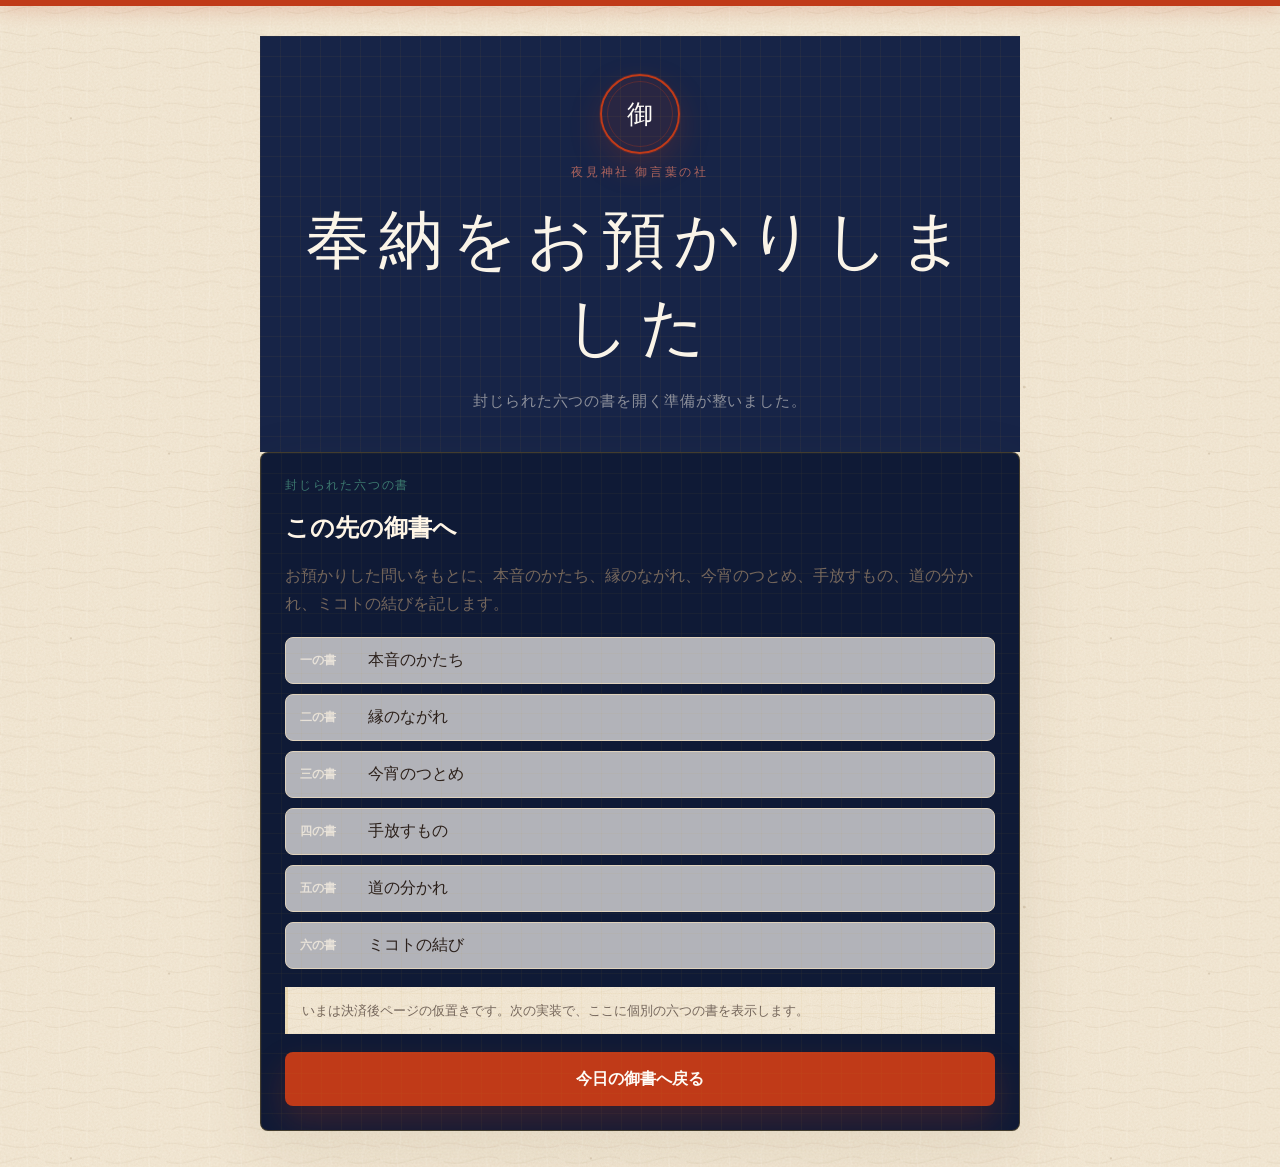
==== thank-you.html @ 3bb4588b "Initial commit: ミコトからの手紙" ====
<!doctype html>
<html lang="ja">
  <head>
    <meta charset="utf-8" />
    <meta name="viewport" content="width=device-width, initial-scale=1" />
    <title>奉納をお預かりしました | ミコトからの手紙</title>
    <link rel="stylesheet" href="./styles.css" />
  </head>
  <body>
    <div class="shrine-bar" aria-hidden="true"></div>
    <main class="shell">
      <section class="hero shrine-hero">
        <div class="emblem-circle" aria-hidden="true">御</div>
        <p class="eyebrow">夜見神社 御言葉の社</p>
        <h1 class="app-title">奉納をお預かりしました</h1>
        <p class="lead lead-text">
          封じられた六つの書を開く準備が整いました。
        </p>
      </section>

      <section class="premium sealed-books thank-you-panel">
        <p class="eyebrow">封じられた六つの書</p>
        <h2>この先の御書へ</h2>
        <p>
          お預かりした問いをもとに、本音のかたち、縁のながれ、今宵のつとめ、手放すもの、道の分かれ、ミコトの結びを記します。
        </p>
        <ul class="unlock-list">
          <li><span>一の書</span> 本音のかたち</li>
          <li><span>二の書</span> 縁のながれ</li>
          <li><span>三の書</span> 今宵のつとめ</li>
          <li><span>四の書</span> 手放すもの</li>
          <li><span>五の書</span> 道の分かれ</li>
          <li><span>六の書</span> ミコトの結び</li>
        </ul>
        <p class="care-note">
          いまは決済後ページの仮置きです。次の実装で、ここに個別の六つの書を表示します。
        </p>
        <a class="return-link" href="./index.html">今日の御書へ戻る</a>
      </section>
    </main>
  </body>
</html>
---- styles.css ----
:root {
  color-scheme: light;
  --washi: #f2ede3;
  --washi-dark: #e8e0d0;
  --ink: #2a1f1a;
  --ink-light: #4a3c35;
  --vermillion: #c03a18;      /* 朱色 — torii red */
  --vermillion-soft: #d44e2a;
  --gold: #c4941c;            /* 金 */
  --gold-light: #d8a820;
  --dark-bg: #172447;         /* 深藍 — shrine interior */
  --indigo: #172447;
  --sealed: #0f1a36;
  --bg: #faf4e8;              /* 和紙 */
  --panel: #fefcf7;
  --text: var(--ink);
  --muted: #74665c;
  --line: #dfd2bd;
  --teal: #3d7a70;
  --rose: var(--vermillion);
}

* {
  box-sizing: border-box;
}

body {
  margin: 0;
  min-height: 100vh;
  font-family: "Hiragino Mincho ProN", "Yu Mincho", "YuMincho", "Noto Serif JP", serif;
  background:
    url("./assets/washi-texture.svg") center top / 520px auto repeat,
    radial-gradient(circle at 20% 10%, rgba(121, 199, 189, 0.22), transparent 32rem),
    radial-gradient(circle at 85% 20%, rgba(215, 180, 106, 0.28), transparent 28rem),
    linear-gradient(180deg, #fff9ef, #fbf1e7 52%, #f7f2e7),
    var(--bg);
  color: var(--text);
}

.shrine-bar {
  position: fixed;
  z-index: 20;
  top: 0;
  left: 0;
  width: 100%;
  height: 6px;
  background: var(--vermillion);
  box-shadow: 0 2px 18px rgba(192, 58, 24, 0.45);
}

.shell {
  width: min(760px, calc(100% - 32px));
  margin: 0 auto;
  padding: 36px 0;
}

.hero {
  padding: 22px 0 26px;
}

.shrine-hero {
  display: grid;
  justify-items: center;
  gap: 10px;
  padding: 38px 24px 36px;
  text-align: center;
  background: var(--dark-bg);
  position: relative;
  overflow: hidden;
}

/* 格子紋様 — subtle shrine grid overlay */
.shrine-hero::before {
  content: "";
  position: absolute;
  inset: 0;
  background-image:
    linear-gradient(rgba(196, 148, 28, .06) 1px, transparent 1px),
    linear-gradient(90deg, rgba(196, 148, 28, .06) 1px, transparent 1px);
  background-size: 20px 20px;
  pointer-events: none;
}

.emblem-circle {
  display: grid;
  place-items: center;
  width: 80px;
  aspect-ratio: 1;
  border-radius: 50%;
  border: 2px solid var(--vermillion);
  background: rgba(192, 58, 24, .1);
  color: #fefcf7;
  font-size: 26px;
  font-weight: 300;
  position: relative;
  box-shadow: 0 0 0 1px rgba(192, 58, 24, .2), 0 12px 32px rgba(192, 58, 24, .22);
}

.emblem-circle::before {
  content: "";
  position: absolute;
  inset: 5px;
  border-radius: 50%;
  border: .5px solid rgba(192, 58, 24, .3);
}

.brand {
  display: flex;
  gap: 14px;
  align-items: center;
}

.mark {
  display: grid;
  place-items: center;
  width: 54px;
  aspect-ratio: 1;
  border: 1px solid var(--gold);
  color: var(--gold);
  font-weight: 800;
}

.eyebrow {
  margin: 0 0 6px;
  color: rgba(220, 120, 100, .75);  /* 淡朱色 on dark header */
  font-size: 12px;
  letter-spacing: .22em;
  position: relative;
}

h1,
h2,
p {
  margin-top: 0;
}

h1 {
  margin-bottom: 0;
  font-size: clamp(34px, 7vw, 64px);
}

.app-title {
  color: #faf4e8;
  font-size: clamp(36px, 7vw, 64px);
  font-weight: 300;
  letter-spacing: .14em;
  position: relative;
}

.lead {
  margin: 14px 0 0;
  color: rgba(250, 244, 232, .55);
  font-size: 15px;
  line-height: 1.9;
  position: relative;
}

.lead-text {
  max-width: 640px;
  margin-top: 6px;
  color: rgba(250, 244, 232, .52);
  font-weight: 400;
  letter-spacing: .06em;
}

.panel,
.result-card,
.offer,
.premium,
.loading {
  border: 1px solid var(--line);
  background:
    url("./assets/washi-texture.svg") center / 420px auto repeat,
    rgba(255, 253, 248, 0.9);
  border-radius: 8px;
  box-shadow: 0 18px 60px rgba(110, 88, 62, 0.1);
}

.panel {
  padding: 22px;
}

.shrine-panel {
  position: relative;
  padding: 28px;
  border-top: 3px solid var(--vermillion) !important;
  background:
    url("./assets/washi-texture.svg") center / 430px auto repeat,
    rgba(255, 252, 244, 0.9);
}

.shrine-panel::before {
  content: "";
  position: absolute;
  inset: 12px;
  border: 1px solid rgba(192, 58, 24, .1);
  border-radius: 6px;
  pointer-events: none;
}

form {
  display: grid;
  gap: 18px;
}

.entry-paid-note {
  display: grid;
  grid-template-columns: 1fr 1fr;
  gap: 10px;
  padding: 14px;
  border: 1px solid rgba(185, 135, 47, 0.34);
  border-radius: 8px;
  background:
    url("./assets/washi-texture.svg") center / 320px auto repeat,
    rgba(255, 249, 232, 0.82);
}

.entry-paid-note div {
  display: grid;
  gap: 4px;
  padding: 10px;
  border: 1px solid rgba(234, 220, 204, 0.8);
  border-radius: 8px;
  background: rgba(255, 253, 248, 0.72);
}

.entry-paid-note span {
  color: var(--rose);
  font-size: 12px;
  font-weight: 900;
}

.entry-paid-note strong {
  color: var(--text);
  font-size: 15px;
  line-height: 1.5;
}

.entry-paid-note p {
  grid-column: 1 / -1;
  margin: 0;
  color: var(--muted);
  font-size: 13px;
  line-height: 1.7;
}

.premium-form {
  gap: 14px;
  padding: 16px;
  border: 1px solid var(--line);
  border-radius: 8px;
  background: rgba(255, 248, 239, 0.62);
}

label {
  display: grid;
  gap: 8px;
  color: var(--muted);
  font-size: 14px;
}

.hint {
  color: #7f878d;
  font-size: 12px;
  line-height: 1.6;
}

input,
select,
textarea,
button {
  width: 100%;
  border-radius: 8px;
  border: 1px solid var(--line);
  font: inherit;
}

input,
select,
textarea {
  padding: 13px 14px;
  background: #fffaf4;
  color: var(--text);
}

textarea {
  resize: vertical;
}

.date-row {
  display: grid;
  grid-template-columns: 1.2fr 1fr 1fr;
  gap: 8px;
}

button {
  min-height: 48px;
  border: 0;
  background: var(--gold);
  color: #fffdf8;
  font-weight: 800;
  cursor: pointer;
}

button.is-pending {
  background: #f1d7dd;
  color: #7b3543;
}

.grid {
  display: grid;
  grid-template-columns: 1fr 1fr;
  gap: 14px;
}

.grid.single {
  grid-template-columns: 1fr;
}

.hidden {
  display: none;
}

.result {
  display: grid;
  gap: 14px;
  animation: riseIn 420ms ease both;
}

.result.hidden {
  display: none;
}

.loading {
  position: relative;
  display: grid;
  place-items: center;
  gap: 16px;
  min-height: 360px;
  padding: 28px;
  text-align: center;
  overflow: hidden;
}

.loading.hidden {
  display: none;
}

.mikoto-scene {
  position: relative;
  z-index: 2;
  display: grid;
  justify-items: center;
  gap: 18px;
  width: min(100%, 420px);
  animation: summonIn 620ms ease both, sceneDissolve 2.8s ease-in-out both;
}

.mikoto-chibi {
  position: relative;
  width: 154px;
  height: 210px;
  margin-top: 8px;
  animation: chibiFloat 2s ease-in-out infinite;
}

.mikoto-chibi span {
  position: absolute;
  display: block;
}

.chibi-hair {
  left: 24px;
  top: 8px;
  width: 106px;
  height: 106px;
  border-radius: 48% 48% 44% 44%;
  background: #21171d;
  box-shadow: 0 0 34px rgba(121, 199, 189, 0.22);
}

.chibi-face {
  left: 38px;
  top: 38px;
  width: 78px;
  height: 72px;
  border-radius: 48% 48% 46% 46%;
  background: #f1d7ca;
}

.chibi-face::before,
.chibi-face::after {
  content: "";
  position: absolute;
  top: 34px;
  width: 7px;
  height: 10px;
  border-radius: 999px;
  background: #30242a;
  animation: blink 3.6s infinite;
}

.chibi-face::before {
  left: 21px;
}

.chibi-face::after {
  right: 21px;
}

.chibi-bang {
  top: 22px;
  width: 38px;
  height: 56px;
  border-radius: 30px 30px 34px 34px;
  background: #21171d;
}

.chibi-bang.left {
  left: 38px;
  transform: rotate(18deg);
}

.chibi-bang.right {
  right: 40px;
  transform: rotate(-18deg);
}

.miko-headpiece {
  left: 36px;
  top: 13px;
  width: 84px;
  height: 24px;
  border-radius: 999px;
  background:
    radial-gradient(circle at 8px 12px, #f4d6df 0 6px, transparent 7px),
    radial-gradient(circle at 24px 8px, #fff4f7 0 6px, transparent 7px),
    radial-gradient(circle at 40px 13px, #eaa0b5 0 6px, transparent 7px),
    radial-gradient(circle at 57px 8px, #fff4f7 0 6px, transparent 7px),
    radial-gradient(circle at 74px 12px, #f4d6df 0 6px, transparent 7px);
  border-bottom: 2px solid rgba(244, 240, 232, 0.85);
  z-index: 5;
}

.miko-headpiece::before,
.miko-headpiece::after {
  content: "";
  position: absolute;
  top: 18px;
  width: 2px;
  height: 24px;
  background: rgba(244, 240, 232, 0.8);
}

.miko-headpiece::before {
  left: 14px;
}

.miko-headpiece::after {
  right: 14px;
}

.miko-cord {
  right: 22px;
  top: 32px;
  width: 34px;
  height: 48px;
  border-right: 3px solid #8d69c2;
  border-bottom: 3px solid #8d69c2;
  border-radius: 0 0 24px 0;
  transform: rotate(-8deg);
  z-index: 4;
}

.miko-cord::before,
.miko-cord::after {
  content: "";
  position: absolute;
  top: -14px;
  width: 28px;
  height: 16px;
  border-radius: 999px 999px 999px 4px;
  background: #8d69c2;
}

.miko-cord::before {
  right: 4px;
  transform: rotate(-28deg);
}

.miko-cord::after {
  right: -16px;
  transform: rotate(32deg);
}

.chibi-body {
  left: 27px;
  top: 104px;
  width: 100px;
  height: 92px;
  border: 1px solid rgba(215, 180, 106, 0.42);
  border-radius: 42px 42px 18px 18px;
  background:
    linear-gradient(120deg, transparent 45%, rgba(215, 180, 106, 0.55) 46%, transparent 50%),
    linear-gradient(240deg, transparent 45%, rgba(121, 199, 189, 0.5) 46%, transparent 50%),
    #2a2d31;
}

.chibi-body::before,
.chibi-body::after {
  content: "";
  position: absolute;
  top: 26px;
  width: 25px;
  height: 48px;
  border-radius: 999px;
  background: #2a2d31;
  border: 1px solid rgba(215, 180, 106, 0.28);
  z-index: 2;
}

.chibi-body::before {
  left: 18px;
  transform: rotate(-46deg);
}

.chibi-body::after {
  right: 18px;
  transform: rotate(46deg);
}

.crystal {
  left: 61px;
  top: 140px;
  width: 32px;
  height: 32px;
  border-radius: 999px;
  background:
    radial-gradient(circle at 34% 28%, rgba(255, 255, 255, 0.95), transparent 7px),
    radial-gradient(circle at 52% 58%, rgba(121, 199, 189, 0.8), rgba(121, 199, 189, 0.2) 62%, rgba(215, 180, 106, 0.18));
  border: 1px solid rgba(244, 240, 232, 0.55);
  box-shadow:
    0 0 18px rgba(121, 199, 189, 0.75),
    0 0 34px rgba(215, 180, 106, 0.28);
  z-index: 3;
  animation: crystalBuild 2.8s ease-in-out both;
}

.crystal::after {
  content: "";
  position: absolute;
  inset: -12px;
  border-radius: inherit;
  border: 1px solid rgba(121, 199, 189, 0.22);
  animation: crystalRingBuild 2.8s ease-in-out both;
}

.flash {
  position: absolute;
  left: 50%;
  top: 42%;
  z-index: 1;
  width: 44px;
  aspect-ratio: 1;
  border-radius: 999px;
  background:
    radial-gradient(circle, rgba(255, 255, 255, 1) 0%, rgba(242, 255, 252, 0.94) 28%, rgba(215, 248, 242, 0.72) 48%, rgba(215, 180, 106, 0.18) 62%, transparent 78%);
  transform: translate(-50%, -50%) scale(0.2);
  opacity: 0;
  pointer-events: none;
  animation: screenFlash 2.8s ease-in-out both;
}

.speech {
  width: 100%;
  padding: 16px;
  border: 1px solid rgba(215, 180, 106, 0.5);
  border-radius: 8px;
  background: rgba(255, 253, 248, 0.88);
  text-align: left;
  animation: textIn 500ms ease 280ms both;
}

.speech span {
  display: block;
  margin-bottom: 6px;
  color: var(--gold);
  font-size: 12px;
  font-weight: 800;
}

.speech p {
  margin: 0;
  color: var(--text);
  line-height: 1.7;
}

@keyframes chibiFloat {
  0%,
  100% {
    transform: translateY(0);
  }
  50% {
    transform: translateY(-6px);
  }
}

@keyframes blink {
  0%,
  92%,
  100% {
    transform: scaleY(1);
  }
  95% {
    transform: scaleY(0.15);
  }
}

@keyframes crystalBuild {
  0% {
    transform: scale(0.94);
    filter: brightness(0.95);
  }
  45% {
    transform: scale(1.08);
    filter: brightness(1.25);
  }
  78% {
    transform: scale(1.22);
    filter: brightness(1.85);
    box-shadow:
      0 0 30px rgba(121, 199, 189, 0.95),
      0 0 68px rgba(215, 180, 106, 0.58);
  }
  100% {
    transform: scale(1.08);
    filter: brightness(1.35);
  }
}

@keyframes crystalRingBuild {
  0% {
    transform: scale(0.72);
    opacity: 0;
  }
  35% {
    opacity: 0.8;
  }
  72% {
    transform: scale(1.24);
    opacity: 0;
  }
  100% {
    transform: scale(1.55);
    opacity: 0;
  }
}

@keyframes screenFlash {
  0%,
  58% {
    opacity: 0;
    transform: translate(-50%, -50%) scale(0.2);
  }
  76% {
    opacity: 0.96;
    transform: translate(-50%, -50%) scale(18);
  }
  88% {
    opacity: 0.82;
    transform: translate(-50%, -50%) scale(26);
  }
  100% {
    opacity: 0;
    transform: translate(-50%, -50%) scale(30);
  }
}

@keyframes sceneDissolve {
  0%,
  70% {
    filter: brightness(1);
    opacity: 1;
    transform: translateY(0) scale(1);
  }
  86% {
    filter: brightness(2.1);
    opacity: 1;
    transform: translateY(-2px) scale(1.03);
  }
  100% {
    filter: brightness(2.8) blur(1px);
    opacity: 0;
    transform: translateY(-6px) scale(1.08);
  }
}

@keyframes summonIn {
  from {
    transform: translateY(18px) scale(0.96);
    opacity: 0;
  }
  to {
    transform: translateY(0) scale(1);
    opacity: 1;
  }
}

@keyframes textIn {
  from {
    transform: translateY(8px);
    opacity: 0;
  }
  to {
    transform: translateY(0);
    opacity: 1;
  }
}

@keyframes riseIn {
  from {
    transform: translateY(10px);
    opacity: 0;
  }
  to {
    transform: translateY(0);
    opacity: 1;
  }
}

.result-card {
  position: relative;
  padding: 24px;
  border-color: rgba(185, 135, 47, 0.36);
  background:
    linear-gradient(90deg, rgba(185, 135, 47, 0.12), transparent 10px, transparent calc(100% - 10px), rgba(185, 135, 47, 0.08)),
    url("./assets/washi-texture.svg") center / 420px auto repeat,
    rgba(255, 253, 248, 0.94);
}

.result-card::before {
  content: "";
  position: absolute;
  inset: 10px;
  border: 1px solid rgba(185, 135, 47, 0.18);
  border-radius: 6px;
  pointer-events: none;
}

.result-card h2 {
  margin-bottom: 16px;
  font-size: clamp(26px, 5vw, 44px);
}

.summary,
.advice,
.focus {
  color: var(--text);
  line-height: 1.9;
}

.focus {
  padding: 12px 14px;
  border-left: 3px solid var(--teal);
  background: rgba(121, 199, 189, 0.08);
  color: #2e6f69;
}

.astro-summary {
  position: relative;
  display: grid;
  gap: 16px;
  margin: 16px 0;
  padding: 18px;
  border: 1px solid rgba(215, 180, 106, 0.52);
  border-radius: 8px;
  background:
    radial-gradient(circle at 18% 12%, rgba(215, 180, 106, 0.28), transparent 90px),
    radial-gradient(circle at 88% 10%, rgba(167, 139, 250, 0.24), transparent 96px),
    linear-gradient(135deg, rgba(255, 247, 231, 0.94), rgba(245, 255, 252, 0.92)),
    rgba(255, 253, 248, 0.82);
  overflow: hidden;
}

.astro-summary::before {
  content: "✦ ･ ｡ ✧ ･";
  position: absolute;
  right: 14px;
  top: 10px;
  color: rgba(185, 135, 47, 0.32);
  font-size: 22px;
  pointer-events: none;
}

.compat-hero {
  position: relative;
  display: grid;
  justify-items: center;
  gap: 14px;
  padding: 8px 0 12px;
}

.summary-main {
  display: grid;
  gap: 6px;
  justify-items: center;
  text-align: center;
}

.summary-main span,
.summary-grid span {
  color: var(--muted);
  font-size: 12px;
  font-weight: 800;
}

.summary-main strong {
  color: var(--gold);
  font-size: 24px;
  line-height: 1.35;
}

.score-ring {
  display: grid;
  place-items: center;
  width: 154px;
  aspect-ratio: 1;
  border-radius: 999px;
  background:
    radial-gradient(circle, #fffdf8 0 55%, transparent 56%),
    conic-gradient(var(--rose) var(--score-angle, 0deg), rgba(234, 220, 204, 0.85) 0deg);
  box-shadow:
    0 12px 34px rgba(201, 111, 125, 0.18),
    inset 0 0 0 1px rgba(255, 253, 248, 0.8);
}

.score-ring span {
  color: var(--muted);
  font-size: 12px;
  font-weight: 800;
}

.score-ring strong {
  color: var(--rose);
  font-size: 40px;
  line-height: 1;
}

.pair-orbit {
  display: grid;
  grid-template-columns: 1fr auto 1fr;
  align-items: center;
  gap: 10px;
  width: 100%;
}

.pair-orbit div {
  display: grid;
  place-items: center;
  min-height: 78px;
  padding: 12px;
  border: 1px solid rgba(185, 135, 47, 0.24);
  border-radius: 8px;
  background: rgba(255, 253, 248, 0.72);
}

.pair-orbit span {
  color: var(--muted);
  font-size: 12px;
  font-weight: 800;
}

.pair-orbit strong {
  color: var(--teal);
  font-size: 20px;
}

.pair-orbit i {
  color: var(--gold);
  font-style: normal;
  font-weight: 900;
}

.summary-grid {
  display: grid;
  grid-template-columns: repeat(2, 1fr);
  gap: 12px;
}

.summary-tile {
  display: grid;
  place-items: center;
  gap: 7px;
  min-height: 118px;
  padding: 14px 10px;
  border: 1px solid rgba(244, 240, 232, 0.12);
  border-radius: 8px;
  background: rgba(255, 253, 248, 0.74);
  text-align: center;
}

.summary-tile.wide {
  grid-column: 1 / -1;
  min-height: 104px;
}

.summary-tile b,
.summary-tile i {
  display: grid;
  place-items: center;
  width: 44px;
  aspect-ratio: 1;
  border-radius: 999px;
  background: rgba(215, 180, 106, 0.16);
  color: var(--gold);
  font-size: 24px;
  font-style: normal;
  box-shadow: 0 0 24px rgba(215, 180, 106, 0.16);
}

.food-visual {
  position: relative;
  width: 64px;
  height: 48px;
}

.food-visual::before {
  content: "";
  position: absolute;
  left: 8px;
  right: 8px;
  bottom: 4px;
  height: 25px;
  border-radius: 8px 8px 24px 24px;
  background: #fffdf8;
  border: 2px solid rgba(185, 135, 47, 0.45);
  box-shadow: inset 0 -7px 0 rgba(215, 180, 106, 0.18);
}

.food-visual::after {
  content: "";
  position: absolute;
  left: 21px;
  top: 3px;
  width: 22px;
  height: 22px;
  border-radius: 999px;
  opacity: 0.9;
}

.food-soup::after {
  border-top: 3px solid rgba(201, 111, 125, 0.75);
  border-left: 3px solid transparent;
  border-right: 3px solid transparent;
  box-shadow: 10px 4px 0 -7px rgba(201, 111, 125, 0.7), -10px 5px 0 -7px rgba(201, 111, 125, 0.7);
}

.food-noodle::after {
  width: 34px;
  left: 15px;
  background: repeating-linear-gradient(90deg, transparent 0 5px, #d7b46a 6px 8px);
}

.food-sweets::after {
  background: #d7b46a;
  box-shadow: 12px 6px 0 -2px #c96f7d, -13px 7px 0 -3px #b9872f;
}

.food-rice::after {
  left: 19px;
  width: 26px;
  height: 16px;
  background: #fff;
  box-shadow: 0 8px 0 -4px rgba(215, 180, 106, 0.2);
}

.food-citrus::after {
  background: #f2b84b;
  box-shadow: inset 0 0 0 3px rgba(255, 253, 248, 0.75);
}

.food-small::after {
  background: #79c7bd;
  clip-path: polygon(50% 0, 100% 50%, 50% 100%, 0 50%);
}

.phase-visual {
  width: 50px;
  aspect-ratio: 1;
  border-radius: 999px;
  background: var(--phase-color, #79c7bd);
  border: 3px solid rgba(255, 253, 248, 0.9);
  box-shadow:
    0 0 0 1px rgba(185, 135, 47, 0.18),
    0 12px 26px rgba(83, 58, 38, 0.12);
}

.compass-visual {
  position: relative;
  width: 54px;
  aspect-ratio: 1;
  border-radius: 999px;
  border: 2px solid rgba(185, 135, 47, 0.42);
  background:
    radial-gradient(circle, rgba(255, 253, 248, 0.94) 0 34%, transparent 35%),
    conic-gradient(from 45deg, rgba(215, 180, 106, 0.22), rgba(121, 199, 189, 0.18), rgba(215, 180, 106, 0.22));
}

.compass-visual::before {
  content: "N";
  position: absolute;
  left: 50%;
  top: 3px;
  transform: translateX(-50%);
  color: var(--rose);
  font-size: 10px;
  font-weight: 900;
}

.compass-needle {
  display: block;
  position: absolute;
  left: calc(50% - 4px);
  top: 8px;
  width: 8px;
  height: 22px;
  border-radius: 999px 999px 2px 2px;
  background: var(--rose);
  transform-origin: 50% 19px;
  transform: rotate(var(--direction-angle, 0deg));
  box-shadow: 0 8px 0 rgba(63, 146, 137, 0.7);
}

.caution-tile {
  background: rgba(255, 243, 238, 0.82);
  border-color: rgba(201, 111, 125, 0.22);
}

.summary-tile i {
  border: 2px solid rgba(244, 240, 232, 0.72);
}

.summary-grid strong {
  color: var(--text);
  font-size: 16px;
  line-height: 1.35;
}

.insight {
  margin: 16px 0;
  padding: 18px;
  border: 1px solid rgba(215, 180, 106, 0.5);
  border-radius: 8px;
  background: rgba(215, 180, 106, 0.08);
}

.insight span {
  display: block;
  margin-bottom: 8px;
  color: var(--gold);
  font-size: 12px;
  font-weight: 800;
}

.insight p {
  margin: 0;
  color: var(--text);
  font-size: 18px;
  line-height: 1.9;
}

.letter {
  position: relative;
  min-height: 330px;
  margin: 16px 0;
  padding: 28px 22px 112px;
  border: 1px solid rgba(185, 135, 47, 0.34);
  border-radius: 8px;
  background:
    linear-gradient(180deg, rgba(255, 252, 246, 0.76), rgba(255, 248, 239, 0.82)),
    url("./assets/washi-texture.svg") center / 360px auto repeat,
    rgba(255, 253, 248, 0.88);
  overflow: hidden;
}

.letter::before {
  content: "";
  position: absolute;
  inset: 12px;
  border: 1px solid rgba(185, 135, 47, 0.16);
  border-radius: 5px;
  pointer-events: none;
}

.letter::after {
  content: "";
  position: absolute;
  right: 18px;
  bottom: 14px;
  width: 174px;
  height: 126px;
  background:
    url("./assets/hanko-yomi.png") 61% 49% / 66px 66px no-repeat,
    url("./assets/goshuin-stamp.svg?v=2") center / contain no-repeat;
  opacity: 0.9;
  mix-blend-mode: multiply;
  pointer-events: none;
}

.letter span {
  position: relative;
  z-index: 1;
  display: block;
  margin-bottom: 10px;
  color: var(--rose);
  font-size: 12px;
  font-weight: 800;
}

.letter p {
  position: relative;
  z-index: 1;
  margin: 0;
  color: var(--text);
  font-size: 17px;
  line-height: 2;
}

.diagnosis-grid {
  display: grid;
  grid-template-columns: 1fr 1fr;
  gap: 10px;
  margin: 16px 0;
}

.diagnosis-grid div {
  padding: 16px;
  border: 1px solid var(--line);
  border-radius: 8px;
  background: rgba(255, 250, 244, 0.68);
}

.diagnosis-grid span {
  display: block;
  margin-bottom: 8px;
  color: var(--rose);
  font-size: 12px;
  font-weight: 800;
}

.diagnosis-grid p {
  margin: 0;
  color: var(--text);
  line-height: 1.8;
}

.next-steps {
  display: grid;
  gap: 10px;
  margin: 18px 0 0;
  padding: 0;
  list-style: none;
}

.next-steps li {
  position: relative;
  padding: 13px 14px 13px 38px;
  border: 1px solid var(--line);
  border-radius: 8px;
  color: var(--text);
  line-height: 1.6;
}

.next-steps li::before {
  content: "→";
  position: absolute;
  left: 14px;
  color: var(--gold);
  font-weight: 800;
}

.single-step {
  margin-top: 18px;
  padding: 16px;
  border: 1px solid rgba(215, 180, 106, 0.55);
  border-radius: 8px;
  background: rgba(215, 180, 106, 0.08);
}

.single-step span {
  display: block;
  margin-bottom: 8px;
  color: var(--gold);
  font-size: 12px;
  font-weight: 800;
}

.single-step p {
  margin: 0;
  color: var(--text);
  font-size: 17px;
  line-height: 1.8;
}

.after-action {
  margin-top: 18px;
  padding: 16px;
  border: 1px solid rgba(121, 199, 189, 0.45);
  border-radius: 8px;
  background: rgba(121, 199, 189, 0.08);
}

.after-action span {
  display: block;
  margin-bottom: 8px;
  color: var(--teal);
  font-size: 12px;
  font-weight: 800;
}

.after-action p {
  margin: 0;
  color: var(--text);
  line-height: 1.8;
}

.readings {
  display: grid;
  grid-template-columns: 1fr 1fr;
  gap: 10px;
  margin: 18px 0;
}

.readings div {
  padding: 14px;
  border: 1px solid var(--line);
  border-radius: 8px;
}

.readings span {
  display: block;
  color: var(--muted);
  font-size: 12px;
}

.readings strong {
  display: block;
  margin-top: 5px;
  color: var(--gold);
}

.signature {
  margin: 22px 0 0;
  color: var(--teal);
  text-align: right;
}

.actions {
  display: grid;
  grid-template-columns: 1fr 1fr;
  gap: 10px;
}

.secondary {
  background: #f1e6da;
  color: var(--text);
}

.offer {
  display: grid;
  gap: 12px;
  padding: 18px;
  border-color: rgba(215, 180, 106, 0.55);
}

.paid-teaser {
  position: relative;
  overflow: hidden;
  padding: 20px;
  background:
    url("./assets/washi-texture.svg") center / 380px auto repeat,
    linear-gradient(135deg, rgba(255, 252, 246, 0.94), rgba(255, 246, 236, 0.9)),
    radial-gradient(circle at 88% 8%, rgba(185, 135, 47, 0.16), transparent 18rem);
}

.paid-teaser::before {
  content: "";
  position: absolute;
  inset: 10px;
  border: 1px solid rgba(185, 135, 47, 0.22);
  border-radius: 8px;
  pointer-events: none;
}

.teaser-head {
  position: relative;
  display: flex;
  gap: 14px;
  align-items: flex-start;
  justify-content: space-between;
}

.teaser-head div {
  display: grid;
  gap: 6px;
}

.teaser-head strong {
  color: var(--text);
  font-size: 17px;
  line-height: 1.6;
}

.teaser-head > span {
  flex: 0 0 auto;
  padding: 4px 8px;
  border: none;
  border-radius: 4px;
  background: transparent;
  color: rgba(196, 148, 28, 0.55);
  font-size: 11px;
  font-weight: 400;
  letter-spacing: .06em;
}

.scroll-preview {
  position: relative;
  display: grid;
  grid-template-columns: 1fr 1fr;
  gap: 10px;
}

.scroll-preview::after {
  content: "";
  position: absolute;
  right: 0;
  bottom: 0;
  left: 0;
  height: 54px;
  background: linear-gradient(180deg, transparent, rgba(255, 253, 248, 0.94));
  pointer-events: none;
}

.offer p,
.offer span {
  margin: 0;
  color: var(--muted);
}

.offer a {
  display: inline-grid;
  place-items: center;
  width: fit-content;
  min-height: 42px;
  padding: 0 16px;
  border-radius: 8px;
  background: var(--gold);
  color: #fffdf8;
  font-weight: 800;
  text-decoration: none;
}

.teaser-actions {
  position: relative;
  z-index: 1;
  display: grid;
  grid-template-columns: 1.35fr 0.65fr;
  gap: 10px;
  align-items: center;
}

.teaser-actions button {
  min-height: 54px;
  background: #a33b45;
  box-shadow: 0 12px 28px rgba(163, 59, 69, 0.2);
}

.teaser-actions a {
  width: 100%;
  min-height: 54px;
  background: rgba(185, 135, 47, 0.12);
  color: var(--gold);
  border: 1px solid rgba(185, 135, 47, 0.28);
}

.sample-day,
.locked-line {
  display: grid;
  gap: 6px;
  padding: 14px;
  border: 1px solid var(--line);
  border-radius: 8px;
  background:
    url("./assets/washi-texture.svg") center / 320px auto repeat,
    rgba(255, 250, 244, 0.78);
}

.open-scroll {
  border-color: rgba(185, 135, 47, 0.5);
  background: rgba(255, 249, 231, 0.9);
}

.sealed-scroll {
  position: relative;
  min-height: 116px;
}

.sealed-scroll::after {
  content: "封";
  position: absolute;
  top: 10px;
  right: 12px;
  display: grid;
  place-items: center;
  width: 30px;
  aspect-ratio: 1;
  border: 1px solid rgba(201, 111, 125, 0.45);
  border-radius: 50%;
  color: var(--rose);
  font-size: 12px;
  font-weight: 900;
}

.sample-day span,
.locked-line span {
  color: var(--teal);
  font-size: 12px;
  font-weight: 800;
}

.sample-day strong {
  color: var(--text);
  font-size: 16px;
  line-height: 1.7;
}

.locked-line {
  border-style: dashed;
}

.locked-line span {
  color: var(--rose);
}

.locked-line p {
  margin: 0;
  color: var(--muted);
  line-height: 1.7;
}

/* 封印越しに滲む文字 */
.sealed-books .sealed-scroll p {
  filter: blur(1.4px);
  -webkit-mask-image: repeating-linear-gradient(
    -18deg,
    rgba(0,0,0,1)    0px,
    rgba(0,0,0,1)   14px,
    rgba(0,0,0,0.08) 16px,
    rgba(0,0,0,0.08) 24px,
    rgba(0,0,0,0.75) 26px,
    rgba(0,0,0,0.75) 40px,
    rgba(0,0,0,0.05) 42px,
    rgba(0,0,0,0.05) 50px,
    rgba(0,0,0,0.9)  52px,
    rgba(0,0,0,0.9)  66px
  );
  mask-image: repeating-linear-gradient(
    -18deg,
    rgba(0,0,0,1)    0px,
    rgba(0,0,0,1)   14px,
    rgba(0,0,0,0.08) 16px,
    rgba(0,0,0,0.08) 24px,
    rgba(0,0,0,0.75) 26px,
    rgba(0,0,0,0.75) 40px,
    rgba(0,0,0,0.05) 42px,
    rgba(0,0,0,0.05) 50px,
    rgba(0,0,0,0.9)  52px,
    rgba(0,0,0,0.9)  66px
  );
}

.sealed-books .sealed-scroll span {
  opacity: 0.72;
  filter: blur(0.4px);
}

.premium {
  display: grid;
  gap: 14px;
  padding: 24px;
  scroll-margin-top: 24px;
}

.premium h2,
.premium p {
  margin-bottom: 0;
}

.premium p:not(.eyebrow) {
  color: var(--muted);
  line-height: 1.8;
}

.premium-hero {
  display: grid;
  grid-template-columns: minmax(150px, 0.8fr) 1fr;
  gap: 14px;
  align-items: stretch;
}

.premium-hero > div {
  display: grid;
  align-content: center;
  gap: 4px;
  padding: 18px;
  border: 1px solid rgba(185, 135, 47, 0.42);
  border-radius: 8px;
  background:
    linear-gradient(145deg, rgba(255, 246, 220, 0.96), rgba(255, 252, 246, 0.92));
}

.premium-hero span,
.premium-compare span,
.unlock-list span {
  color: var(--teal);
  font-size: 12px;
  font-weight: 800;
}

.premium-hero strong {
  color: var(--muted);
  font-size: 18px;
  font-weight: 400;
  letter-spacing: .08em;
  line-height: 1;
}

.premium-hero small {
  color: var(--muted);
  font-size: 12px;
}

.premium-hero .offering-panel {
  align-content: start;
}

.premium-hero .offering-panel strong {
  color: var(--ink);
  font-size: 18px;
  font-weight: 600;
  letter-spacing: 0;
  line-height: 1.55;
}

.premium-hero .offering-panel small {
  max-width: 19em;
  margin-top: 6px;
  font-size: 13px;
  line-height: 1.8;
}

.premium-hero p {
  padding: 16px;
  border: 1px solid rgba(201, 111, 125, 0.32);
  border-radius: 8px;
  background: rgba(255, 245, 247, 0.76);
}

.premium-compare {
  display: grid;
  grid-template-columns: 1fr 1fr;
  gap: 10px;
}

.premium-compare > div {
  display: grid;
  gap: 6px;
  padding: 14px;
  border: 1px solid var(--line);
  border-radius: 8px;
  background: rgba(255, 250, 244, 0.74);
}

.premium-compare strong {
  color: var(--text);
  font-size: 16px;
}

.premium-compare p {
  color: var(--muted);
  font-size: 13px;
  line-height: 1.6;
}

.unlock-list {
  display: grid;
  gap: 10px;
  margin: 0;
  padding: 0;
  list-style: none;
}

.unlock-list li {
  display: grid;
  grid-template-columns: 58px 1fr;
  gap: 10px;
  align-items: center;
  padding: 12px 14px;
  border: 1px solid var(--line);
  border-radius: 8px;
  color: var(--text);
  background: rgba(255, 253, 248, 0.68);
}

.price-row {
  display: flex;
  align-items: flex-start;
  justify-content: space-between;
  gap: 12px;
  padding: 2px 2px 0;
  border: 0;
  border-radius: 0;
}

.astro-note {
  padding: 16px;
  border: 1px solid rgba(121, 199, 189, 0.45);
  border-radius: 8px;
  background: rgba(121, 199, 189, 0.08);
}

.astro-note span {
  display: block;
  margin-bottom: 8px;
  color: var(--teal);
  font-size: 12px;
  font-weight: 800;
}

.astro-note p {
  margin: 0;
  color: var(--text);
  line-height: 1.8;
}

.care-note {
  padding: 12px 14px;
  border-left: 3px solid var(--rose);
  background: rgba(217, 138, 138, 0.08);
  color: var(--muted);
  font-size: 13px;
  line-height: 1.8;
}

.price-row span {
  color: var(--muted);
  font-size: 13px;
  font-weight: 700;
  white-space: nowrap;
}

.price-row strong {
  display: block;
  color: var(--rose);
  font-size: 28px;
}

.price-row small {
  display: block;
  margin-top: 0;
  color: var(--muted);
  font-size: 12px;
  line-height: 1.5;
  text-align: right;
}

.return-link {
  display: inline-grid;
  place-items: center;
  min-height: 54px;
  padding: 0 18px;
  border-radius: 8px;
  background: var(--vermillion);
  color: #fefcf7;
  font-weight: 800;
  text-decoration: none;
  box-shadow: 0 16px 34px rgba(192, 58, 24, 0.24);
}

.thank-you-panel {
  gap: 18px;
}

@media (max-width: 620px) {
  .shell {
    width: min(100% - 16px, 760px);
    padding: 20px 0;
  }

  .panel,
  .result-card,
  .offer,
  .premium,
  .loading {
    padding: 16px;
  }

  .grid,
  .actions,
  .diagnosis-grid,
  .scroll-preview,
  .entry-paid-note,
  .premium-hero,
  .premium-compare {
    grid-template-columns: 1fr;
  }

  .entry-paid-note p {
    grid-column: auto;
  }

  .teaser-head {
    display: grid;
  }

  .teaser-actions {
    grid-template-columns: 1fr;
  }

  .unlock-list li {
    grid-template-columns: 1fr;
    gap: 4px;
  }

  .price-row {
    display: grid;
  }

  .price-row small {
    text-align: left;
  }

  .date-row {
    grid-template-columns: 1.15fr 0.85fr 0.85fr;
    gap: 6px;
  }

  .date-row input {
    padding-inline: 10px;
  }

  .astro-summary {
    margin-inline: -4px;
    padding: 14px;
  }

  .score-ring {
    width: 132px;
  }

  .score-ring strong {
    font-size: 34px;
  }

  .pair-orbit {
    grid-template-columns: 1fr;
    gap: 6px;
  }

  .pair-orbit div {
    min-height: 64px;
    padding: 10px;
  }

  .pair-orbit strong {
    font-size: 18px;
  }

  .pair-orbit i {
    line-height: 1;
  }

  .summary-grid {
    grid-template-columns: 1fr 1fr;
    gap: 8px;
  }

  .summary-tile {
    min-height: 104px;
    padding: 12px 8px;
  }

  .summary-tile b,
  .summary-tile i {
    width: 38px;
    font-size: 21px;
  }

  .summary-grid strong {
    font-size: 14px;
  }

  .letter {
    min-height: 360px;
    padding-bottom: 124px;
  }

  .letter::after {
    right: 8px;
    bottom: 10px;
    width: 150px;
    height: 110px;
  }
}

/* Shin-chan shrine design layer */
.shrine-panel form {
  position: relative;
  z-index: 1;
}

.shrine-panel label {
  color: var(--vermillion);
  font-weight: 700;
  letter-spacing: .1em;
  font-size: 12px;
}

.shrine-panel input,
.shrine-panel select,
.shrine-panel textarea {
  border: 1px solid rgba(223, 210, 189, 0.7);
  border-bottom: 1.5px solid rgba(192, 58, 24, .25);
  background:
    url("./assets/washi-texture.svg") center / 380px auto repeat,
    rgba(255, 252, 247, 0.94);
  color: var(--ink);
  box-shadow: inset 0 1px 0 rgba(255, 255, 255, 0.6);
  transition: border-color .2s;
}

.shrine-panel input:focus,
.shrine-panel select:focus,
.shrine-panel textarea:focus {
  outline: none;
  border-color: rgba(192, 58, 24, .2);
  border-bottom-color: var(--vermillion);
  box-shadow: 0 2px 0 -1px rgba(192, 58, 24, .15);
}

.paper-area textarea {
  min-height: 132px;
  line-height: 2;
  background:
    repeating-linear-gradient(180deg, transparent 0, transparent 31px, rgba(184, 154, 62, 0.14) 32px),
    url("./assets/washi-texture.svg") center / 380px auto repeat,
    rgba(255, 252, 247, 0.96);
}

.submit-btn {
  min-height: 64px;
  border: none;
  border-radius: 2px;
  background: var(--vermillion);
  color: #fefcf7;
  font-size: 17px;
  letter-spacing: .28em;
  box-shadow: 0 14px 32px rgba(192, 58, 24, 0.24);
  position: relative;
}

.submit-btn::before,
.submit-btn::after {
  content: "";
  position: absolute;
  left: 5px;
  right: 5px;
  height: .5px;
  background: rgba(254, 252, 247, .25);
}
.submit-btn::before { top: 5px; }
.submit-btn::after  { bottom: 5px; }

.submit-note {
  margin: -8px 0 0;
  color: #8a7c70;
  font-size: 13px;
  font-weight: 700;
  text-align: center;
}

.entry-paid-note {
  border-color: rgba(192, 58, 24, .28);
  border-left: 3px solid var(--vermillion);
  background:
    url("./assets/washi-texture.svg") center / 360px auto repeat,
    rgba(255, 247, 244, 0.85);
}

.entry-paid-note span {
  color: var(--vermillion);
}

.result-bg:not(.hidden) {
  margin-inline: calc(50% - 50vw);
  padding: 46px max(18px, calc(50vw - 380px));
  background:
    linear-gradient(180deg, var(--dark-bg), #0f1a36 60%, #0a1228);
  position: relative;
  overflow: hidden;
  color: #f8f0e4;
}

.result-bg:not(.hidden)::before {
  content: "";
  position: absolute;
  inset: 0;
  background-image:
    linear-gradient(rgba(196, 148, 28, .04) 1px, transparent 1px),
    linear-gradient(90deg, rgba(196, 148, 28, .04) 1px, transparent 1px);
  background-size: 20px 20px;
  pointer-events: none;
}

.result-arrival {
  display: grid;
  justify-items: center;
  gap: 8px;
  padding: 8px 0 12px;
  text-align: center;
}

.result-from {
  margin: 0;
  color: var(--gold-light);
  font-size: 13px;
  font-weight: 900;
}

.result-title {
  margin: 0;
  color: #fff6e8;
  font-size: clamp(27px, 6vw, 46px);
  letter-spacing: 0;
}

.letter-seal {
  display: grid;
  place-items: center;
  width: 48px;
  aspect-ratio: 1;
  border: 1px solid rgba(196, 81, 63, 0.72);
  border-radius: 50%;
  color: #f2c4b9;
  font-weight: 900;
}

.letter-card {
  color: var(--ink);
  border-color: rgba(212, 181, 90, 0.56);
  box-shadow: 0 24px 80px rgba(0, 0, 0, 0.32);
  animation: letterArrive 520ms ease both;
}

.letter-date,
.letter-salutation {
  margin: 0 0 8px;
  color: #7a6a5f;
  font-size: 13px;
  text-align: right;
}

.letter-salutation {
  margin: 4px 0 14px;
  color: var(--gold);
  font-weight: 900;
  text-align: center;
}

.result-footer {
  margin: 0;
  color: rgba(255, 246, 232, 0.76);
  font-size: 13px;
  text-align: center;
}

.result-bg .actions button.secondary {
  background: rgba(255, 246, 232, 0.18);
  color: #fff6e8;
  border: 1px solid rgba(255, 246, 232, 0.26);
}

.sealed-books {
  border-color: rgba(196, 148, 28, .28);
  background: var(--sealed);
  position: relative;
  overflow: hidden;
  color: #f8f0e4;
}

.sealed-books::before {
  content: "";
  position: absolute;
  inset: 0;
  background-image:
    linear-gradient(rgba(196, 148, 28, .05) 1px, transparent 1px),
    linear-gradient(90deg, rgba(196, 148, 28, .05) 1px, transparent 1px);
  background-size: 20px 20px;
  pointer-events: none;
}

.sealed-books .teaser-head strong,
.sealed-books h2,
.sealed-books .premium-compare strong,
.sealed-books .sample-day strong {
  color: #fff6e8;
}

.sealed-books p,
.sealed-books span,
.sealed-books .locked-line p,
.sealed-books .premium-hero small {
  color: rgba(248, 240, 228, 0.76);
}

.sealed-books .offering-panel strong {
  color: rgba(248, 240, 228, 0.9);
}

.sealed-books .offering-panel small,
.sealed-books .price-note,
.sealed-books .price-row span {
  color: rgba(248, 240, 228, 0.58);
}

.sealed-books .sample-day,
.sealed-books .locked-line,
.sealed-books .premium-compare > div,
.sealed-books .premium-hero > div,
.sealed-books .premium-hero p,
.sealed-books .premium-form,
.sealed-books .astro-note,
.sealed-books .care-note,
.sealed-books .price-row {
  border-color: rgba(212, 181, 90, 0.24);
  background:
    url("./assets/washi-texture.svg") center / 360px auto repeat,
    rgba(255, 246, 232, 0.07);
}

.sealed-books .premium-trigger,
.sealed-books .teaser-actions button {
  background: var(--vermillion);
  color: #fefcf7;
  box-shadow: 0 16px 34px rgba(192, 58, 24, 0.28);
}

.sealed-books .teaser-actions a {
  border-color: rgba(212, 181, 90, 0.32);
  background: rgba(212, 181, 90, 0.12);
  color: #efd37a;
}

.price-note {
  margin: -2px 0 0;
  color: rgba(248, 240, 228, 0.72);
  font-size: 12px;
  text-align: center;
}

/* Result area eyebrow override — keep teal there */
.result-card .eyebrow,
.premium .eyebrow {
  color: var(--teal);
  letter-spacing: .15em;
}

@keyframes letterArrive {
  from {
    transform: translateY(16px) scale(0.98);
    opacity: 0;
  }
  to {
    transform: translateY(0) scale(1);
    opacity: 1;
  }
}

@media (max-width: 700px) {
  .shell {
    width: min(100% - 18px, 760px);
    padding-top: 18px;
  }

  .shrine-hero {
    padding: 30px 16px 28px;
  }

  .emblem-circle {
    width: 64px;
    font-size: 22px;
  }

  .app-title {
    font-size: clamp(30px, 10vw, 44px);
  }

  .lead-text {
    font-size: 13px;
  }

  .shrine-panel {
    padding: 18px;
  }

  .result-bg:not(.hidden) {
    padding-inline: 10px;
  }

  .result-title {
    font-size: 30px;
  }

  .submit-btn,
  .sealed-books .premium-trigger {
    min-height: 58px;
  }
}
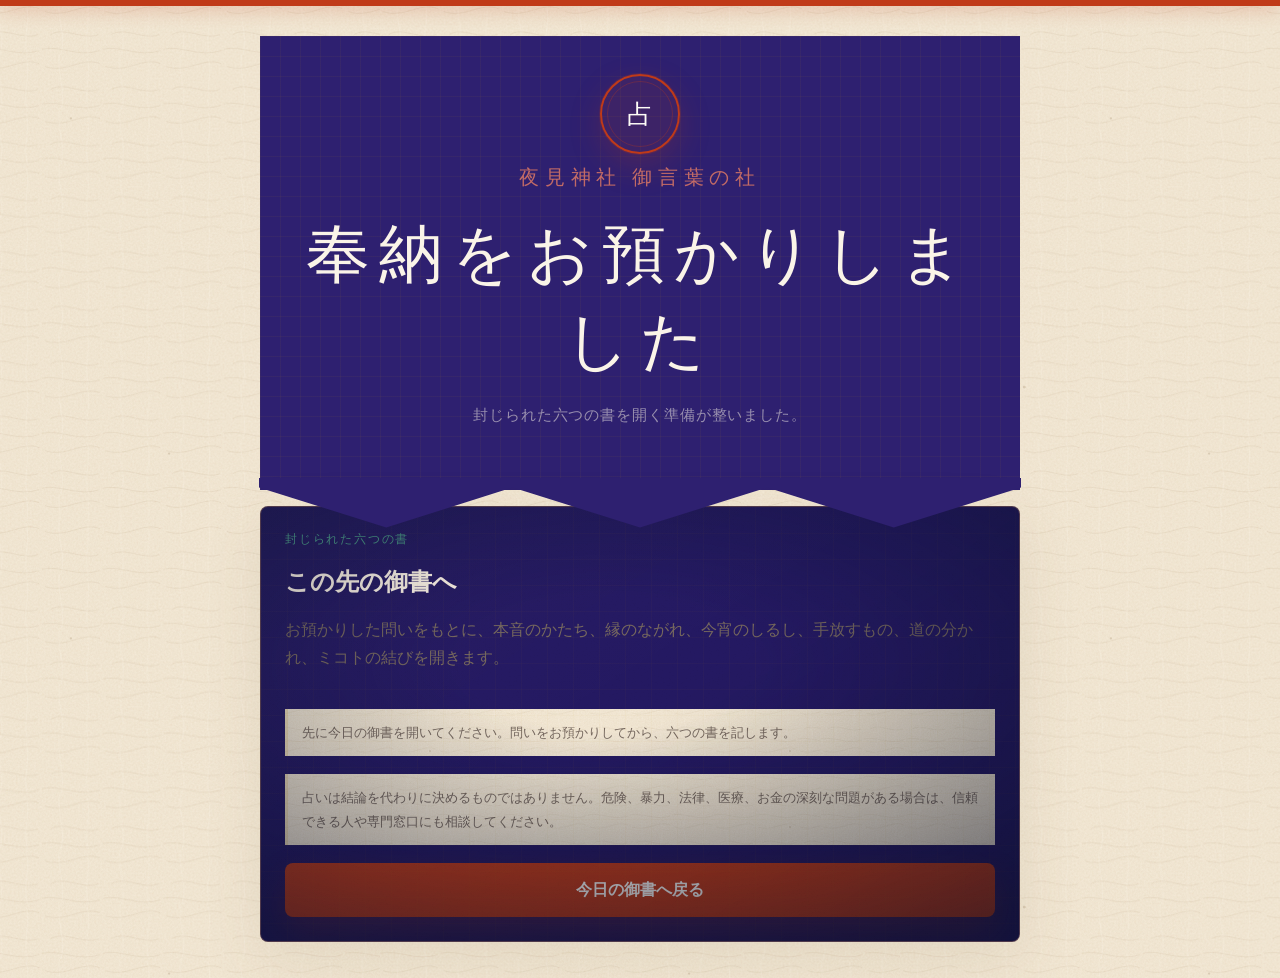
==== commit 2a2d6c6b: "Windows側の最新版を反映（js/分割構成・夜見の響きへリブランド・ヒーロー垂れ幕デザイン）" ====
--- a/thank-you.html
+++ b/thank-you.html
@@ -3,14 +3,14 @@
   <head>
     <meta charset="utf-8" />
     <meta name="viewport" content="width=device-width, initial-scale=1" />
-    <title>奉納をお預かりしました | ミコトからの手紙</title>
+    <title>奉納をお預かりしました | 夜見の響き</title>
     <link rel="stylesheet" href="./styles.css" />
   </head>
   <body>
     <div class="shrine-bar" aria-hidden="true"></div>
     <main class="shell">
       <section class="hero shrine-hero">
-        <div class="emblem-circle" aria-hidden="true">御</div>
+        <div class="emblem-circle" aria-hidden="true">占</div>
         <p class="eyebrow">夜見神社 御言葉の社</p>
         <h1 class="app-title">奉納をお預かりしました</h1>
         <p class="lead lead-text">
@@ -22,21 +22,21 @@
         <p class="eyebrow">封じられた六つの書</p>
         <h2>この先の御書へ</h2>
         <p>
-          お預かりした問いをもとに、本音のかたち、縁のながれ、今宵のつとめ、手放すもの、道の分かれ、ミコトの結びを記します。
+          お預かりした問いをもとに、本音のかたち、縁のながれ、今宵のしるし、手放すもの、道の分かれ、ミコトの結びを開きます。
         </p>
-        <ul class="unlock-list">
-          <li><span>一の書</span> 本音のかたち</li>
-          <li><span>二の書</span> 縁のながれ</li>
-          <li><span>三の書</span> 今宵のつとめ</li>
-          <li><span>四の書</span> 手放すもの</li>
-          <li><span>五の書</span> 道の分かれ</li>
-          <li><span>六の書</span> ミコトの結び</li>
-        </ul>
+        <div class="unlocked-books" id="premium-unlocked"></div>
+        <p class="care-note hidden" id="premium-empty">
+          先に今日の御書を開いてください。問いをお預かりしてから、六つの書を記します。
+        </p>
         <p class="care-note">
-          いまは決済後ページの仮置きです。次の実装で、ここに個別の六つの書を表示します。
+          占いは結論を代わりに決めるものではありません。危険、暴力、法律、医療、お金の深刻な問題がある場合は、信頼できる人や専門窓口にも相談してください。
         </p>
         <a class="return-link" href="./index.html">今日の御書へ戻る</a>
       </section>
     </main>
+    <script src="./js/config.js"></script>
+    <script src="./js/data.js"></script>
+    <script src="./js/engine.js"></script>
+    <script src="./js/premium-result.js"></script>
   </body>
 </html>
--- a/styles.css
+++ b/styles.css
@@ -1,4 +1,4 @@
-:root {
+﻿:root {
   color-scheme: light;
   --washi: #f2ede3;
   --washi-dark: #e8e0d0;
@@ -8,9 +8,9 @@
   --vermillion-soft: #d44e2a;
   --gold: #c4941c;            /* 金 */
   --gold-light: #d8a820;
-  --dark-bg: #172447;         /* 深藍 — shrine interior */
-  --indigo: #172447;
-  --sealed: #0f1a36;
+  --dark-bg: #2e2070;         /* 紫紺 — shrine curtain */
+  --indigo: #2e2070;
+  --sealed: #231860;
   --bg: #faf4e8;              /* 和紙 */
   --panel: #fefcf7;
   --text: var(--ink);
@@ -62,11 +62,54 @@
   display: grid;
   justify-items: center;
   gap: 10px;
-  padding: 38px 24px 36px;
+  padding: 38px 24px 60px;
   text-align: center;
   background: var(--dark-bg);
   position: relative;
-  overflow: hidden;
+  overflow: visible;
+  margin-bottom: 16px;
+}
+
+/* コンテンツをゴースト文字の上に */
+.shrine-hero > * {
+  position: relative;
+  z-index: 1;
+}
+
+/* 筆文字ゴースト（span要素） */
+.shrine-ghost {
+  font-family: 'HGS行書体', 'HG行書体', 'HGS草書体', 'Yuji Boku', serif;
+  font-size: clamp(500px, 130vw, 800px);
+  font-weight: 900;
+  color: rgba(250, 244, 232, 0.13);
+  filter: blur(1.5px) url(#fude);
+  position: absolute;
+  top: 48%;
+  left: 50%;
+  transform: translate(-50%, -50%) rotate(-12deg);
+  pointer-events: none;
+  z-index: 0;
+  line-height: 1;
+  user-select: none;
+}
+
+/* 垂れ幕の底辺（3枚スカラップ） */
+.shrine-hero::after {
+  content: "";
+  position: absolute;
+  bottom: -38px;
+  left: -1px;
+  right: -1px;
+  height: 50px;
+  background: var(--dark-bg);
+  clip-path: polygon(
+    0% 0%, 100% 0%,
+    100% 20%, 83.3% 100%, 66.7% 20%,
+    50% 100%, 33.3% 20%,
+    16.7% 100%, 0% 20%
+  );
+  z-index: 10;
+  pointer-events: none;
 }
 
 /* 格子紋様 — subtle shrine grid overlay */
@@ -128,6 +171,13 @@
   position: relative;
 }
 
+.shrine-hero .eyebrow {
+  font-size: clamp(15px, 3.8vw, 20px);
+  letter-spacing: .28em;
+  color: rgba(220, 120, 100, .85);
+  margin-bottom: 10px;
+}
+
 h1,
 h2,
 p {
@@ -161,6 +211,27 @@
   color: rgba(250, 244, 232, .52);
   font-weight: 400;
   letter-spacing: .06em;
+}
+
+.hero-hook {
+  font-size: clamp(1.18rem, 3.8vw, 1.52rem);
+  line-height: 1.85;
+  font-weight: 300;
+  color: rgba(250, 244, 232, 0.90);
+  letter-spacing: 0.04em;
+  margin: 1.6rem auto 0;
+  max-width: 380px;
+  position: relative;
+  padding-top: 1.4rem;
+  border-top: 1px solid rgba(196, 148, 28, 0.22);
+}
+
+.hero-note {
+  font-size: 0.78rem;
+  color: rgba(250, 244, 232, 0.38);
+  letter-spacing: 0.10em;
+  margin-top: 1.4rem;
+  position: relative;
 }
 
 .panel,
@@ -1612,6 +1683,60 @@
   background: rgba(255, 253, 248, 0.68);
 }
 
+.book-grid {
+  display: grid;
+  grid-template-columns: repeat(3, 1fr);
+  gap: 12px;
+  margin: 1.5rem 0;
+}
+
+.book-card {
+  background: rgba(255, 255, 255, 0.05);
+  border: 1px solid rgba(196, 148, 28, 0.3);
+  border-radius: 8px;
+  padding: 1.2rem 0.8rem;
+  text-align: center;
+  display: flex;
+  flex-direction: column;
+  align-items: center;
+  gap: 0.4rem;
+}
+
+.book-badge {
+  width: 2.4rem;
+  height: 2.4rem;
+  border-radius: 50%;
+  background: var(--vermillion, #c03a18);
+  color: #fff;
+  font-size: 1rem;
+  font-weight: bold;
+  display: flex;
+  align-items: center;
+  justify-content: center;
+  margin-bottom: 0.3rem;
+}
+
+.book-label {
+  font-size: 0.72rem;
+  color: var(--gold, #c4941c);
+  margin: 0;
+  letter-spacing: 0.05em;
+}
+
+.book-title {
+  font-size: 0.88rem;
+  color: var(--washi, #f2ede3);
+  margin: 0;
+  font-weight: 600;
+  letter-spacing: 0.03em;
+}
+
+@media (max-width: 480px) {
+  .book-grid {
+    grid-template-columns: repeat(2, 1fr);
+  }
+}
+
 .price-row {
   display: flex;
   align-items: flex-start;
@@ -1689,6 +1814,44 @@
 
 .thank-you-panel {
   gap: 18px;
+}
+
+.unlocked-books {
+  display: grid;
+  gap: 14px;
+}
+
+.unlocked-book {
+  position: relative;
+  padding: 18px 18px 16px;
+  border: 1px solid rgba(139, 54, 34, 0.18);
+  border-radius: 8px;
+  background:
+    linear-gradient(120deg, rgba(255, 252, 244, 0.88), rgba(246, 235, 211, 0.72)),
+    var(--paper);
+  box-shadow: inset 0 0 0 1px rgba(255, 255, 255, 0.36);
+}
+
+.unlocked-book span {
+  display: inline-block;
+  margin-bottom: 8px;
+  color: var(--vermillion);
+  font-size: 12px;
+  font-weight: 900;
+  letter-spacing: 0.08em;
+}
+
+.unlocked-book h3 {
+  margin: 0 0 10px;
+  color: var(--ink);
+  font-size: 18px;
+}
+
+.unlocked-book p {
+  margin: 0;
+  color: rgba(42, 34, 27, 0.88);
+  font-size: 14px;
+  line-height: 1.9;
 }
 
 @media (max-width: 620px) {
@@ -1905,7 +2068,7 @@
   margin-inline: calc(50% - 50vw);
   padding: 46px max(18px, calc(50vw - 380px));
   background:
-    linear-gradient(180deg, var(--dark-bg), #0f1a36 60%, #0a1228);
+    linear-gradient(180deg, var(--dark-bg), #231860 60%, #180f48);
   position: relative;
   overflow: hidden;
   color: #f8f0e4;
@@ -1916,11 +2079,24 @@
   position: absolute;
   inset: 0;
   background-image:
-    linear-gradient(rgba(196, 148, 28, .04) 1px, transparent 1px),
-    linear-gradient(90deg, rgba(196, 148, 28, .04) 1px, transparent 1px);
-  background-size: 20px 20px;
+    radial-gradient(ellipse 80% 60% at 50% 30%, transparent 25%, rgba(6, 12, 34, 0.48) 100%),
+    linear-gradient(rgba(196, 148, 28, .03) 1px, transparent 1px),
+    linear-gradient(90deg, rgba(196, 148, 28, .03) 1px, transparent 1px);
+  background-size: 100% 100%, 26px 26px, 26px 26px;
   pointer-events: none;
 }
+
+.result-bg:not(.hidden)::after {
+  content: "";
+  position: absolute;
+  inset: 0;
+  pointer-events: none;
+  background-image: url("data:image/svg+xml,%3Csvg xmlns='http://www.w3.org/2000/svg' width='240' height='240'%3E%3Cfilter id='n'%3E%3CfeTurbulence type='fractalNoise' baseFrequency='0.72' numOctaves='4' stitchTiles='stitch'/%3E%3CfeColorMatrix type='saturate' values='0'/%3E%3C/filter%3E%3Crect width='240' height='240' filter='url(%23n)' opacity='0.7'/%3E%3C/svg%3E");
+  background-size: 240px 240px;
+  opacity: 0.06;
+  mix-blend-mode: overlay;
+}
+
 
 .result-arrival {
   display: grid;
@@ -2003,11 +2179,25 @@
   position: absolute;
   inset: 0;
   background-image:
-    linear-gradient(rgba(196, 148, 28, .05) 1px, transparent 1px),
-    linear-gradient(90deg, rgba(196, 148, 28, .05) 1px, transparent 1px);
-  background-size: 20px 20px;
+    radial-gradient(ellipse 88% 70% at 46% 36%, transparent 22%, rgba(7, 14, 38, 0.55) 100%),
+    linear-gradient(148deg, rgba(255, 238, 180, 0.018) 0%, transparent 48%, rgba(0, 0, 0, 0.14) 100%),
+    linear-gradient(rgba(196, 148, 28, .03) 1px, transparent 1px),
+    linear-gradient(90deg, rgba(196, 148, 28, .03) 1px, transparent 1px);
+  background-size: 100% 100%, 100% 100%, 26px 26px, 26px 26px;
   pointer-events: none;
 }
+
+.sealed-books::after {
+  content: "";
+  position: absolute;
+  inset: 0;
+  pointer-events: none;
+  background-image: url("data:image/svg+xml,%3Csvg xmlns='http://www.w3.org/2000/svg' width='240' height='240'%3E%3Cfilter id='n'%3E%3CfeTurbulence type='fractalNoise' baseFrequency='0.72' numOctaves='4' stitchTiles='stitch'/%3E%3CfeColorMatrix type='saturate' values='0'/%3E%3C/filter%3E%3Crect width='240' height='240' filter='url(%23n)' opacity='0.7'/%3E%3C/svg%3E");
+  background-size: 240px 240px;
+  opacity: 0.07;
+  mix-blend-mode: overlay;
+}
+
 
 .sealed-books .teaser-head strong,
 .sealed-books h2,
@@ -2109,6 +2299,12 @@
     font-size: 13px;
   }
 
+  .hero-hook {
+    font-size: 1.08rem;
+    margin-top: 1.2rem;
+    padding-top: 1.1rem;
+  }
+
   .shrine-panel {
     padding: 18px;
   }
